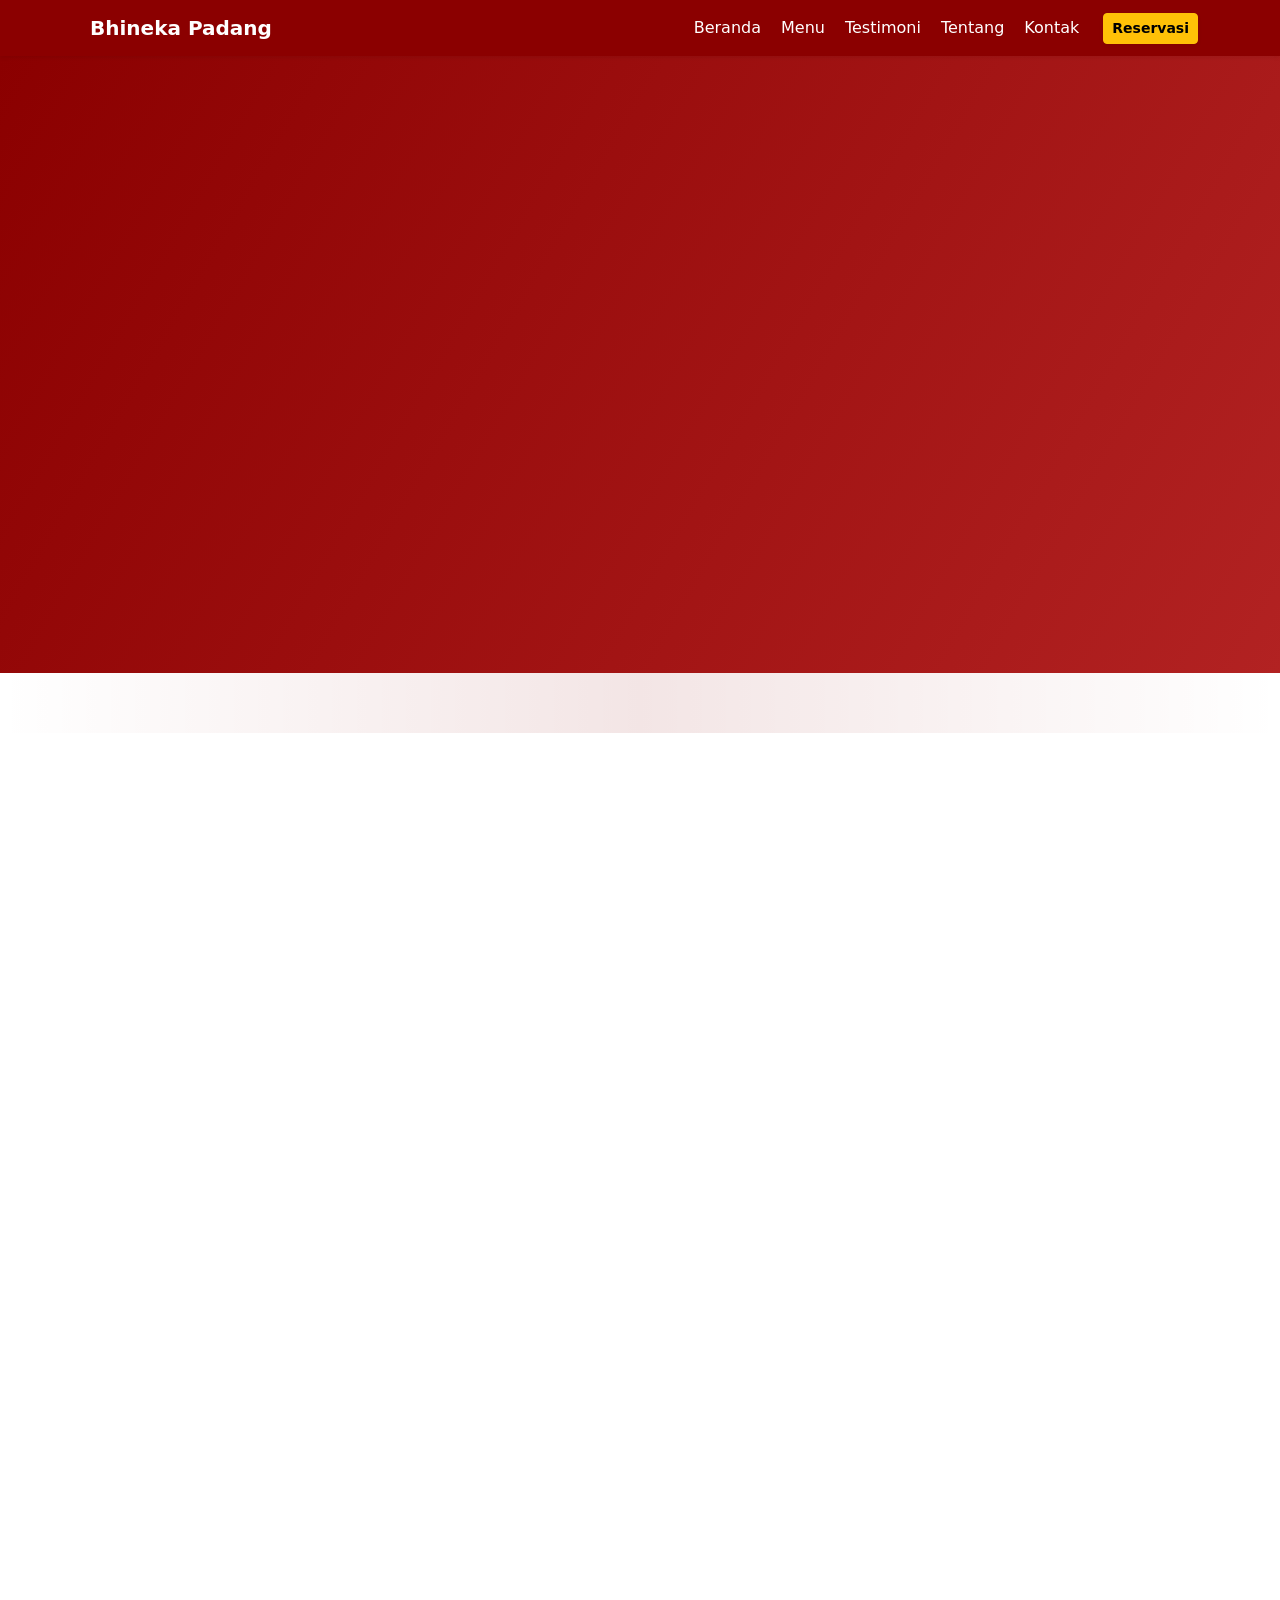
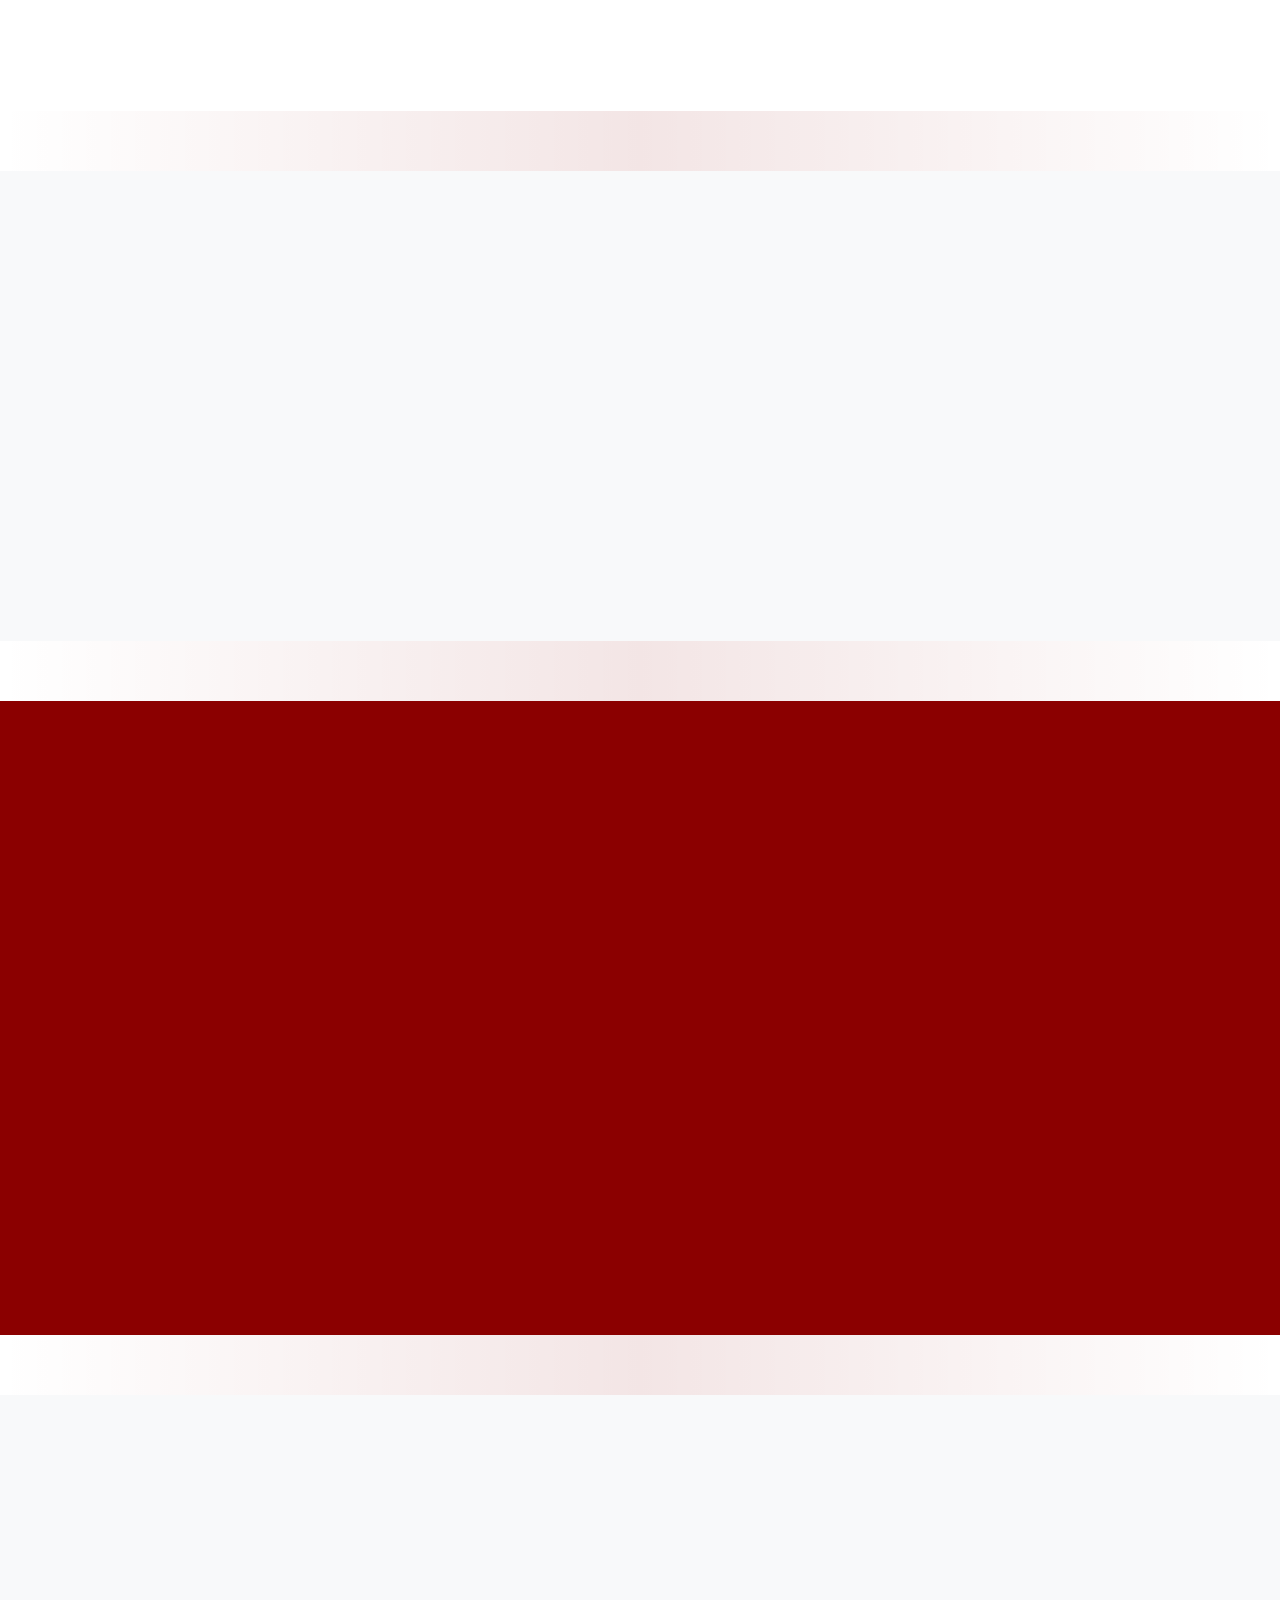
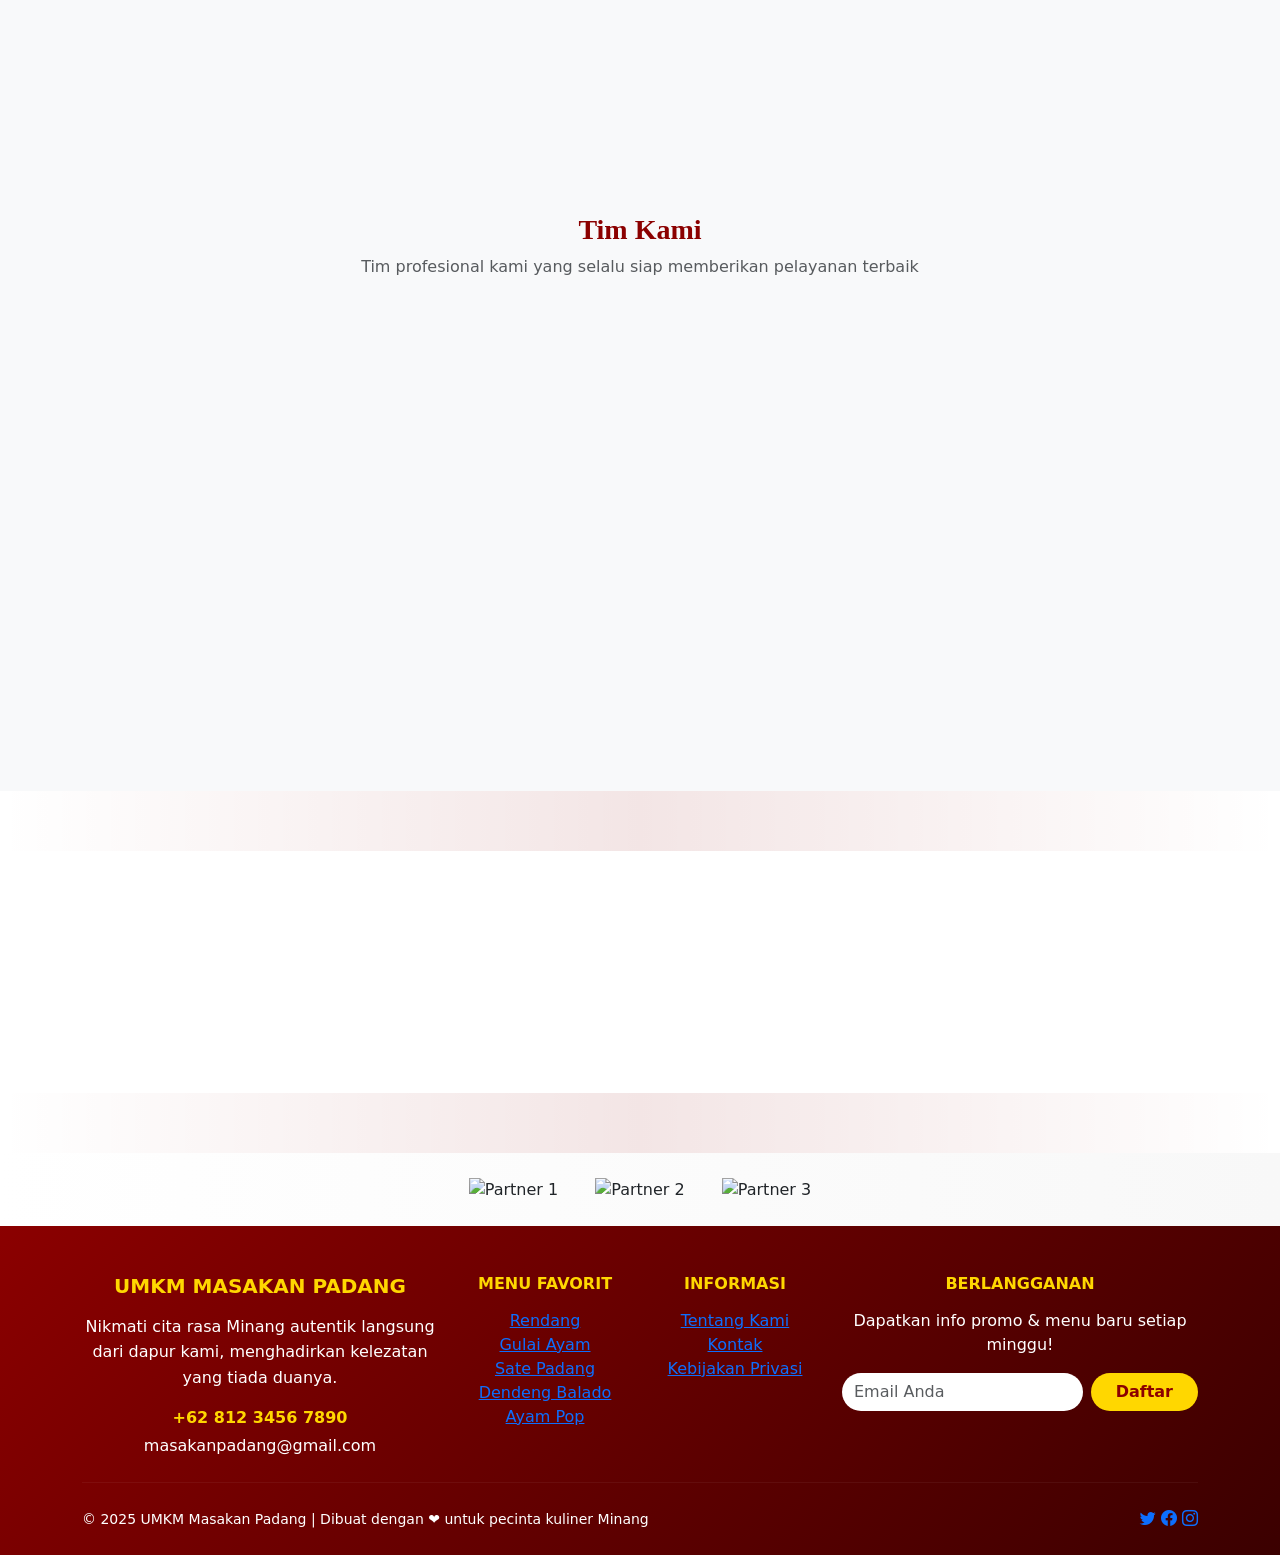
==== blocking3.html @ cd6154ab "upload blocking3" ====
<!DOCTYPE html>
<html lang="id">
  <head>
    <meta charset="UTF-8" />
    <meta name="viewport" content="width=device-width, initial-scale=1.0" />
    <title>Bhineka Padang Restaurant</title>
    <link rel="stylesheet" href="assets/css/style.css">
    <!-- Bootstrap CSS -->
    <link href="https://cdn.jsdelivr.net/npm/bootstrap@5.3.2/dist/css/bootstrap.min.css" rel="stylesheet" />
    <!-- Bootstrap Icons -->
    <link href="https://cdn.jsdelivr.net/npm/bootstrap-icons@1.11.1/font/bootstrap-icons.css" rel="stylesheet">
    <!-- AOS CSS -->
    <link href="https://cdn.jsdelivr.net/npm/aos@2.3.4/dist/aos.css" rel="stylesheet">
</head>
<body>

<!-- Navbar -->
<nav class="navbar navbar-expand-lg navbar-dark shadow-sm sticky-top glass-navbar">
  <div class="container">
    <a class="navbar-brand fw-bold d-flex align-items-center" href="#home">
      <i class="fas fa-utensils me-2"></i> Bhineka Padang
    </a>
    <button class="navbar-toggler" type="button" data-bs-toggle="collapse" data-bs-target="#navbarNav">
      <span class="navbar-toggler-icon"></span>
    </button>
    <div class="collapse navbar-collapse" id="navbarNav">
      <ul class="navbar-nav ms-auto align-items-lg-center">
        <li class="nav-item"><a class="nav-link" href="#home"><i class="fas fa-home me-1"></i> Beranda</a></li>
        <li class="nav-item"><a class="nav-link" href="#menu"><i class="fas fa-utensil-spoon me-1"></i> Menu</a></li>
        <li class="nav-item"><a class="nav-link" href="#testimoni"><i class="fas fa-comment-dots me-1"></i> Testimoni</a></li>
        <li class="nav-item"><a class="nav-link" href="#about"><i class="fas fa-info-circle me-1"></i> Tentang</a></li>
        <li class="nav-item"><a class="nav-link" href="#contact"><i class="fas fa-envelope me-1"></i> Kontak</a></li>
        <li class="nav-item ms-lg-3">
          <a href="#reservation" class="btn btn-warning btn-sm fw-bold shadow-sm">Reservasi</a>
        </li>
      </ul>
    </div>
  </div>
</nav>

<!-- Hero Section -->
<section class="hero text-center" id="home">
  <div class="container">
    <div class="row align-items-center">
      <div class="col-lg-6 text-lg-start" data-aos="fade-up">
        <h1 class="fw-bold display-4">Rasakan Kelezatan Masakan Padang Autentik</h1>
        <p class="lead">Dimasak dengan bumbu rempah pilihan dan resep turun-temurun khas Minang.</p>
        <a href="#menu" class="btn btn-light btn-lg mt-3">Lihat Menu</a>
      </div>
      <div class="col-lg-6 mt-4 mt-lg-0" data-aos="fade-up" data-aos-delay="200">
        <img src="assets/img/menu/menu-hero-section.webp" alt="Masakan Padang Autentik" class="img-fluid rounded" loading="lazy" />
      </div>
    </div>
  </div>
</section>

<div class="divider"></div>

<!-- Menu Section -->
<section class="py-5" id="menu">
  <div class="container text-center">
    <h2 class="section-title mb-3" data-aos="fade-up">Menu Andalan Kami</h2>
    <p class="mb-5 text-muted" data-aos="fade-up" data-aos-delay="150">
      Setiap hidangan dibuat dengan hati dan bumbu terbaik untuk memanjakan lidah Anda.
    </p>
    <div class="row g-4">
      
      <!-- Rendang -->
      <div class="col-md-4" data-aos="zoom-in">
        <div class="card menu-card shadow-lg border-0 rounded-4 overflow-hidden hover-shadow">
          <img src="assets/img/menu/rendang.jpeg" class="card-img-top" alt="Rendang Padang" loading="lazy" />
          <div class="card-body">
            <h5 class="card-title fw-bold">Rendang</h5>
            <p class="card-text text-muted">Daging sapi dimasak lama dengan rempah pilihan, gurih dan lezat.</p>
            <a href="https://wa.me/628123456789?text=Halo%20saya%20ingin%20pesan%20Rendang" target="_blank" class="btn btn-danger w-100">Pesan Sekarang</a>
          </div>
        </div>
      </div>

      <!-- Ayam Pop -->
      <div class="col-md-4" data-aos="zoom-in" data-aos-delay="200">
        <div class="card menu-card shadow-lg border-0 rounded-4 overflow-hidden hover-shadow">
          <img src="assets/img/menu/ayampop.jpg" class="card-img-top" alt="Ayam Pop Padang" loading="lazy" />
          <div class="card-body">
            <h5 class="card-title fw-bold">Ayam Pop</h5>
            <p class="card-text text-muted">Ayam rebus lembut dengan sambal khas yang bikin nagih.</p>
            <a href="https://wa.me/628123456789?text=Halo%20saya%20ingin%20pesan%20Ayam%20Pop" target="_blank" class="btn btn-danger w-100">Pesan Sekarang</a>
          </div>
        </div>
      </div>

      <!-- Ikan Balado -->
      <div class="col-md-4" data-aos="zoom-in" data-aos-delay="400">
        <div class="card menu-card shadow-lg border-0 rounded-4 overflow-hidden hover-shadow">
          <img src="assets/img/menu/ikanbalado.jpg" class="card-img-top" alt="Ikan Balado Padang" loading="lazy" />
          <div class="card-body">
            <h5 class="card-title fw-bold">Ikan Balado</h5>
            <p class="card-text text-muted">Ikan segar dimasak dengan sambal merah pedas nikmat.</p>
            <a href="https://wa.me/628123456789?text=Halo%20saya%20ingin%20pesan%20Ikan%20Balado" target="_blank" class="btn btn-danger w-100">Pesan Sekarang</a>
          </div>
        </div>
      </div>

      <!-- Sate Padang -->
      <div class="col-md-4" data-aos="zoom-in" data-aos-delay="600">
        <div class="card menu-card shadow-lg border-0 rounded-4 overflow-hidden hover-shadow">
          <img src="assets/img/menu/satepadang.webp" class="card-img-top" alt="Sate Padang" loading="lazy" />
          <div class="card-body">
            <h5 class="card-title fw-bold">Sate Padang</h5>
            <p class="card-text text-muted">Sate daging sapi dengan kuah kental gurih berbumbu khas Padang.</p>
            <a href="https://wa.me/628123456789?text=Halo%20saya%20ingin%20pesan%20Sate%20Padang" target="_blank" class="btn btn-danger w-100">Pesan Sekarang</a>
          </div>
        </div>
      </div>

      <!-- Gulai Ayam -->
      <div class="col-md-4" data-aos="zoom-in" data-aos-delay="800">
        <div class="card menu-card shadow-lg border-0 rounded-4 overflow-hidden hover-shadow">
          <img src="assets/img/menu/gulaiayam.jpg" class="card-img-top" alt="Gulai Ayam" loading="lazy" />
          <div class="card-body">
            <h5 class="card-title fw-bold">Gulai Ayam</h5>
            <p class="card-text text-muted">Ayam dimasak dalam kuah santan gurih dengan rempah melimpah.</p>
            <a href="https://wa.me/628123456789?text=Halo%20saya%20ingin%20pesan%20Gulai%20Ayam" target="_blank" class="btn btn-danger w-100">Pesan Sekarang</a>
          </div>
        </div>
      </div>

      <!-- Dendeng Balado -->
      <div class="col-md-4" data-aos="zoom-in" data-aos-delay="1000">
        <div class="card menu-card shadow-lg border-0 rounded-4 overflow-hidden hover-shadow">
          <img src="assets/img/menu/dendengbalado.jpg" class="card-img-top" alt="Dendeng Balado" loading="lazy" />
          <div class="card-body">
            <h5 class="card-title fw-bold">Dendeng Balado</h5>
            <p class="card-text text-muted">Irisan daging tipis garing dengan sambal balado pedas nikmat.</p>
            <a href="https://wa.me/628123456789?text=Halo%20saya%20ingin%20pesan%20Dendeng%20Balado" target="_blank" class="btn btn-danger w-100">Pesan Sekarang</a>
          </div>
        </div>
      </div>

    </div>
  </div>
</section>

<div class="divider"></div>

<!-- Testimoni Section -->
<section class="py-5 bg-light" id="testimoni">
  <div class="container text-center">
    <h2 class="section-title mb-4" data-aos="fade-up">Apa Kata Pelanggan?</h2>

    <div class="row g-4 mt-4">
      <!-- Testimoni 1 -->
      <div class="col-md-4" data-aos="fade-up" data-aos-delay="100">
        <div class="card border-0 shadow-lg p-4 rounded-4 h-100 hover-shadow">
          <div class="bg-secondary text-white rounded-circle d-flex align-items-center justify-content-center mx-auto mb-3" style="width:100px; height:100px; font-size:50px;">
            <i class="bi bi-person-fill"></i>
          </div>
          <p class="fst-italic">"Rasanya autentik banget, bikin kangen kampung halaman."</p>
          <div class="text-warning mb-2">
            ⭐⭐⭐⭐⭐
          </div>
          <h6 class="fw-bold">Andi</h6>
        </div>
      </div>

      <!-- Testimoni 2 -->
      <div class="col-md-4" data-aos="fade-up" data-aos-delay="200">
        <div class="card border-0 shadow-lg p-4 rounded-4 h-100 hover-shadow">
          <div class="bg-secondary text-white rounded-circle d-flex align-items-center justify-content-center mx-auto mb-3" style="width:100px; height:100px; font-size:50px;">
            <i class="bi bi-person-fill"></i>
          </div>
          <p class="fst-italic">"Rendangnya juara! Empuk dan bumbunya meresap sempurna."</p>
          <div class="text-warning mb-2">
            ⭐⭐⭐⭐⭐
          </div>
          <h6 class="fw-bold">Siti</h6>
        </div>
      </div>

      <!-- Testimoni 3 -->
      <div class="col-md-4" data-aos="fade-up" data-aos-delay="300">
        <div class="card border-0 shadow-lg p-4 rounded-4 h-100 hover-shadow">
          <div class="bg-secondary text-white rounded-circle d-flex align-items-center justify-content-center mx-auto mb-3" style="width:100px; height:100px; font-size:50px;">
            <i class="bi bi-person-fill"></i>
          </div>
          <p class="fst-italic">"Pelayanan cepat, harga terjangkau, rasa bintang lima."</p>
          <div class="text-warning mb-2">
            ⭐⭐⭐⭐⭐
          </div>
          <h6 class="fw-bold">Budi</h6>
        </div>
      </div>
    </div>
  </div>
</section>

<div class="divider"></div>

<!-- Statistik & Kepuasan Pelanggan Elegan -->
<section class="py-5" style="background-color:#8B0000; color:white;" id="statistik">
  <div class="container text-center">

    <!-- Testimoni Elegan -->
    <div data-aos="fade-up" class="mb-5">
      <i class="bi bi-quote display-1 text-warning"></i>
      <p class="fs-4 fst-italic mt-3" style="max-width:700px; margin:auto;">
        "Rasa masakan Minang yang autentik tidak hanya memanjakan lidah, 
        tapi juga membawa pulang kenangan kampung halaman di setiap suapan."
      </p>
      <div class="d-flex align-items-center justify-content-center mt-4">
        <img src="assets/img/siswa.png" 
             alt="Foto Pelanggan" 
             class="rounded-circle me-3 border border-3 border-warning shadow" 
             width="70" height="70">
        <div class="text-start">
          <h5 class="mb-0 fw-bold">Rafael Abimanyu</h5>
          <small class="text-light opacity-75">Pelanggan Sejak 2010</small>
        </div>
      </div>
    </div>

    <!-- Statistik Elegan -->
    <div class="row g-4 mt-5">
      <div class="col-md-3" data-aos="fade-up" data-aos-delay="100">
        <div class="stat-box p-4 bg-white text-dark rounded-4 shadow-lg h-100">
          <h2 class="fw-bold display-6">1+</h2>
          <p class="mb-0 text-muted">Porsi Rendang Terjual</p>
        </div>
      </div>
      <div class="col-md-3" data-aos="fade-up" data-aos-delay="200">
        <div class="stat-box p-4 rounded-4 shadow-lg h-100" 
             style="background-color:#8B0000; color:white; border:2px solid white;">
          <h2 class="fw-bold display-6">0,5+</h2>
          <p class="mb-0">Pelanggan Setia Bulanan</p>
        </div>
      </div>
      <div class="col-md-3" data-aos="fade-up" data-aos-delay="300">
        <div class="stat-box p-4 bg-white text-dark rounded-4 shadow-lg h-100">
          <h2 class="fw-bold display-6">2+</h2>
          <p class="mb-0 text-muted">Acara Catering Berhasil</p>
        </div>
      </div>
      <div class="col-md-3" data-aos="fade-up" data-aos-delay="400">
        <div class="stat-box p-4 bg-white text-dark rounded-4 shadow-lg h-100">
          <h2 class="fw-bold display-6">-10%</h2>
          <p class="mb-0 text-muted">Tingkat Kepuasan Pelanggan</p>
        </div>
      </div>
    </div>

  </div>
</section>

<div class="divider"></div>

<!-- About Section (gabungan dengan Team) -->
<section class="py-5 bg-light" id="about">
  <div class="container">
    <div class="row align-items-center g-5">
      <!-- Gambar Chef -->
      <div class="col-lg-6 text-center" data-aos="fade-up">
        <div class="chef-img-wrapper">
          <img src="assets/img/about/restoran.png" 
               alt="Chef Masakan Padang" 
               class="img-fluid rounded shadow-lg" loading="lazy" />
        </div>
      </div>

      <!-- Tentang Kami -->
      <div class="col-lg-6" data-aos="fade-up" data-aos-delay="200">
        <h2 class="section-title fw-bold mb-3" style="color: #8b0000;">Tentang Kami</h2>
        <p class="fs-5">
          Kami adalah UMKM Masakan Padang yang telah melayani pelanggan sejak 2005. 
          Mengutamakan cita rasa, kualitas bahan, dan pelayanan terbaik untuk semua pelanggan.
        </p>
        <p class="fs-5 mb-4">
          Semua masakan kami dibuat dengan resep turun-temurun dan bahan segar pilihan.
        </p>
        <a href="#menu" class="btn btn-lg text-white" style="background-color: #8b0000;">Lihat Menu</a>
      </div>
    </div>

    <!-- Tim Kami -->
    <div class="text-center my-5">
      <h3 class="fw-bold" style="font-family: 'Playfair Display', serif; color: #8b0000;">Tim Kami</h3>
      <p class="text-muted">Tim profesional kami yang selalu siap memberikan pelayanan terbaik</p>
    </div>

    <div class="row g-4">
  <!-- Head Chef -->
  <div class="col-6 col-md-4 col-lg-3" data-aos="fade-up">
    <div class="team-card text-center p-4 border-0 rounded shadow-lg">
      <div class="profile-icon fs-1 mb-3" style="color: #8b0000;">
        <i class="bi bi-person"></i>
      </div>
      <h5 class="fw-semibold">Budi Santoso</h5>
      <p class="text-muted">Head Chef</p>
    </div>
  </div>

  <!-- Sous Chef -->
  <div class="col-6 col-md-4 col-lg-3" data-aos="fade-up" data-aos-delay="100">
    <div class="team-card text-center p-4 border-0 rounded shadow-lg">
      <div class="profile-icon fs-1 mb-3" style="color: #8b0000;">
        <i class="bi bi-person"></i>
      </div>
      <h5 class="fw-semibold">Siti Aminah</h5>
      <p class="text-muted">Sous Chef</p>
    </div>
  </div>

  <!-- Manager -->
  <div class="col-6 col-md-4 col-lg-3" data-aos="fade-up" data-aos-delay="200">
    <div class="team-card text-center p-4 border-0 rounded shadow-lg">
      <div class="profile-icon fs-1 mb-3" style="color: #8b0000;">
        <i class="bi bi-person"></i>
      </div>
      <h5 class="fw-semibold">Agus Wijaya</h5>
      <p class="text-muted">Manager</p>
    </div>
  </div>

  <!-- Marketing -->
  <div class="col-6 col-md-4 col-lg-3" data-aos="fade-up" data-aos-delay="300">
    <div class="team-card text-center p-4 border-0 rounded shadow-lg">
      <div class="profile-icon fs-1 mb-3" style="color: #8b0000;">
        <i class="bi bi-person"></i>
      </div>
      <h5 class="fw-semibold">Dewi Kartika</h5>
      <p class="text-muted">Marketing</p>
    </div>
  </div>

  <!-- Waiter -->
  <div class="col-6 col-md-4 col-lg-3" data-aos="fade-up">
    <div class="team-card text-center p-4 border-0 rounded shadow-lg">
      <div class="profile-icon fs-1 mb-3" style="color: #8b0000;">
        <i class="bi bi-person"></i>
      </div>
      <h5 class="fw-semibold">Rudi Hartono</h5>
      <p class="text-muted">Waiter</p>
    </div>
  </div>

  <!-- Cashier -->
  <div class="col-6 col-md-4 col-lg-3" data-aos="fade-up" data-aos-delay="100">
    <div class="team-card text-center p-4 border-0 rounded shadow-lg">
      <div class="profile-icon fs-1 mb-3" style="color: #8b0000;">
        <i class="bi bi-person"></i>
      </div>
      <h5 class="fw-semibold">Lisa Anggraini</h5>
      <p class="text-muted">Cashier</p>
    </div>
  </div>

  <!-- Delivery -->
  <div class="col-6 col-md-4 col-lg-3" data-aos="fade-up" data-aos-delay="200">
    <div class="team-card text-center p-4 border-0 rounded shadow-lg">
      <div class="profile-icon fs-1 mb-3" style="color: #8b0000;">
        <i class="bi bi-person"></i>
      </div>
      <h5 class="fw-semibold">Hendra Saputra</h5>
      <p class="text-muted">Delivery</p>
    </div>
  </div>

  <!-- Customer Service -->
  <div class="col-6 col-md-4 col-lg-3" data-aos="fade-up" data-aos-delay="300">
    <div class="team-card text-center p-4 border-0 rounded shadow-lg">
      <div class="profile-icon fs-1 mb-3" style="color: #8b0000;">
        <i class="bi bi-person"></i>
      </div>
      <h5 class="fw-semibold">Maya Putri</h5>
      <p class="text-muted">Customer Service</p>
    </div>
  </div>
</div>

  </div>
</section>


<div class="divider"></div>

<!-- Contact Section -->
<section class="py-5" id="contact">
  <div class="container text-center">
    <h2 class="section-title" data-aos="fade-up">Hubungi Kami</h2>
    <p data-aos="fade-up" data-aos-delay="200">Pesan atau tanya-tanya seputar menu kami</p>
    <a href="https://wa.me/628123456789" class="btn btn-success btn-lg" target="_blank" data-aos="zoom-in">
      <i class="bi bi-whatsapp"></i> Chat via WhatsApp
    </a>
  </div>
</section>

<div class="divider"></div>


<!-- Partner Logos Section -->
<section class="py-4" style="background:linear-gradient(to right,#ffffff,#f8f8f8);">
  <div class="container">
    <div id="partnerCarousel" class="carousel slide" data-bs-ride="carousel">
      <div class="carousel-inner text-center">
        <div class="carousel-item active">
          <img src="assets/img/logo/payakumbuah.png" class="mx-3" style="max-height:80px;" alt="Partner 1">
          <img src="assets/img/logo/sederhana.png" class="mx-3" style="max-height:80px;" alt="Partner 2">
          <img src="assets/img/logo/pagisore.png" class="mx-3" style="max-height:80px;" alt="Partner 3">
        </div>
        <div class="carousel-item">
          <img src="assets/img/logo/gadangbarubah.jpg" class="mx-3" style="max-height:80px;" alt="Partner 4">
          <img src="assets/img/logo/simpangraya.png" class="mx-3" style="max-height:80px;" alt="Partner 5">
          <img src="assets/img/logo/payakumbuah.png" class="mx-3" style="max-height:80px;" alt="Partner 1">
        </div>
      </div>
    </div>
  </div>
</section>

<!-- Footer Modern -->
<footer class="text-white pt-5 pb-4" style="background:linear-gradient(135deg,#8b0000,#3b0000);">
  <div class="container">
    <div class="row gy-4">
      <!-- About -->
      <div class="col-lg-4 col-md-6">
        <h5 class="fw-bold text-uppercase mb-3" style="color:#FFD700;">UMKM Masakan Padang</h5>
        <p class="mb-3" style="line-height:1.6;">
          Nikmati cita rasa Minang autentik langsung dari dapur kami, menghadirkan kelezatan yang tiada duanya.
        </p>
        <p class="fs-6 fw-bold mb-1" style="color:#FFD700;">+62 812 3456 7890</p>
        <p class="mb-0">masakanpadang@gmail.com</p>
      </div>

      <!-- Links -->
      <div class="col-lg-4 col-md-6">
        <div class="row">
          <div class="col-6">
            <h6 class="fw-bold text-uppercase mb-3" style="color:#FFD700;">Menu Favorit</h6>
            <ul class="list-unstyled m-0">
              <li><a href="#" class="footer-link">Rendang</a></li>
              <li><a href="#" class="footer-link">Gulai Ayam</a></li>
              <li><a href="#" class="footer-link">Sate Padang</a></li>
              <li><a href="#" class="footer-link">Dendeng Balado</a></li>
              <li><a href="#" class="footer-link">Ayam Pop</a></li>
            </ul>
          </div>
          <div class="col-6">
            <h6 class="fw-bold text-uppercase mb-3" style="color:#FFD700;">Informasi</h6>
            <ul class="list-unstyled m-0">
              <li><a href="#" class="footer-link">Tentang Kami</a></li>
              <li><a href="#" class="footer-link">Kontak</a></li>
              <li><a href="#" class="footer-link">Kebijakan Privasi</a></li>
            </ul>
          </div>
        </div>
      </div>

      <!-- Newsletter -->
      <div class="col-lg-4">
        <h6 class="fw-bold text-uppercase mb-3" style="color:#FFD700;">Berlangganan</h6>
        <p class="mb-3">Dapatkan info promo & menu baru setiap minggu!</p>
        <form class="d-flex">
          <input type="email" class="form-control me-2 rounded-pill border-0" placeholder="Email Anda" />
          <button class="btn rounded-pill px-4 fw-bold" style="background-color:#FFD700; color:#8b0000;">Daftar</button>
        </form>
      </div>
    </div>

    <hr class="my-4" style="border-color:rgba(255,255,255,0.2);" />

    <div class="d-flex flex-wrap justify-content-between align-items-center">
      <p class="mb-0 small">&copy; 2025 UMKM Masakan Padang | Dibuat dengan ❤️ untuk pecinta kuliner Minang</p>
      <div>
        <a href="#" class="social-icon"><i class="bi bi-twitter"></i></a>
        <a href="#" class="social-icon"><i class="bi bi-facebook"></i></a>
        <a href="#" class="social-icon"><i class="bi bi-instagram"></i></a>
      </div>
    </div>
  </div>
</footer>


<!-- Floating WhatsApp Icon -->
<a href="https://wa.me/628123456789" 
   class="wa-floating" 
   target="_blank" 
   aria-label="WhatsApp Chat" 
   id="waButton">
  <i class="bi bi-whatsapp"></i>
</a>

<!-- Script -->
<script src="https://cdn.jsdelivr.net/npm/bootstrap@5.3.2/dist/js/bootstrap.bundle.min.js"></script>
<script src="https://cdn.jsdelivr.net/npm/aos@2.3.4/dist/aos.js"></script>
<script>
document.addEventListener('DOMContentLoaded', function () {
  var partnerCarousel = document.querySelector('#partnerCarousel');
  new bootstrap.Carousel(partnerCarousel, {
    interval: 2000, // 3 detik
    ride: 'carousel'
  });
});
</script>

<script src="assets/js/script.js"></script>
</body>
</html>
---- assets/css/style.css ----
html, body {
      overflow-x: hidden;
      scroll-behavior: smooth;
    }

    body {
      font-family: "Segoe UI", Tahoma, Geneva, Verdana, sans-serif;
      background-color: #fafafa;
    }

    /* Navbar */
    .navbar {
      background-color: #8b0000;
    }
    .navbar-brand, .nav-link {
      color: #fff !important;
      font-weight: 500;
    }
    .navbar-nav .nav-link:hover {
      color: #ffd700 !important;
    }

    /* Hero */
    .hero {
      padding: 100px 0;
      background: linear-gradient(120deg, #8b0000, #b22222);
      color: white;
    }
    .hero img {
      animation: float 4s ease-in-out infinite;
    }
    @keyframes float {
      0% { transform: translateY(0); }
      50% { transform: translateY(-15px); }
      100% { transform: translateY(0); }
    }

    /* Section Title */
    .section-title {
      font-weight: 700;
      margin-bottom: 20px;
    }

    /* Menu Card */
    .menu-card {
      transition: transform 0.3s ease, box-shadow 0.3s ease;
    }
    .menu-card:hover {
      transform: translateY(-10px);
      box-shadow: 0 10px 20px rgba(0,0,0,0.2);
    }
    .menu-card img {
      border-radius: 10px;
      object-fit: cover;
      height: 200px;
    }

    /* Testimoni */
    .card p {
      font-style: italic;
    }

    .hover-shadow:hover {
    transform: translateY(-5px);
    transition: 0.3s ease-in-out;
    box-shadow: 0 8px 20px rgba(0,0,0,0.2) !important;
    }

    /* Footer */
    footer {
      background-color: #8b0000;
      color: white;
      padding: 20px 0;
      text-align: center;
    }

    /* Section Divider */
    .divider {
      height: 60px;
      background: linear-gradient(to right, transparent, rgba(139, 0, 0, 0.1), transparent);
    }

    /* Floating WhatsApp Button */
    .wa-floating {
  position: fixed;
  bottom: 20px;
  right: 20px;
  background-color: #25d366;
  color: white;
  font-size: 28px;
  width: 55px;
  height: 55px;
  border-radius: 50%;
  display: flex;
  align-items: center;
  justify-content: center;
  box-shadow: 0 4px 12px rgba(0,0,0,0.2);
  text-decoration: none;
  z-index: 9999;
  opacity: 0;
  transform: translateY(20px);
  transition: all 0.3s ease;
}

/* Hover effect */
.wa-floating:hover {
  background-color: #20b858;
  transform: scale(1.05);
}

/* Tampilkan tombol */
.wa-floating.show {
  opacity: 1;
  transform: translateY(0);
}

/* Responsif */
@media (max-width: 576px) {
  .wa-floating {
    width: 48px;
    height: 48px;
    font-size: 24px;
    bottom: 15px;
    right: 15px;
  }
}

.stat-box {
    transition: all 0.3s ease;
  }
  .stat-box:hover {
    transform: translateY(-8px);
    box-shadow: 0 10px 25px rgba(0,0,0,0.2);
  }
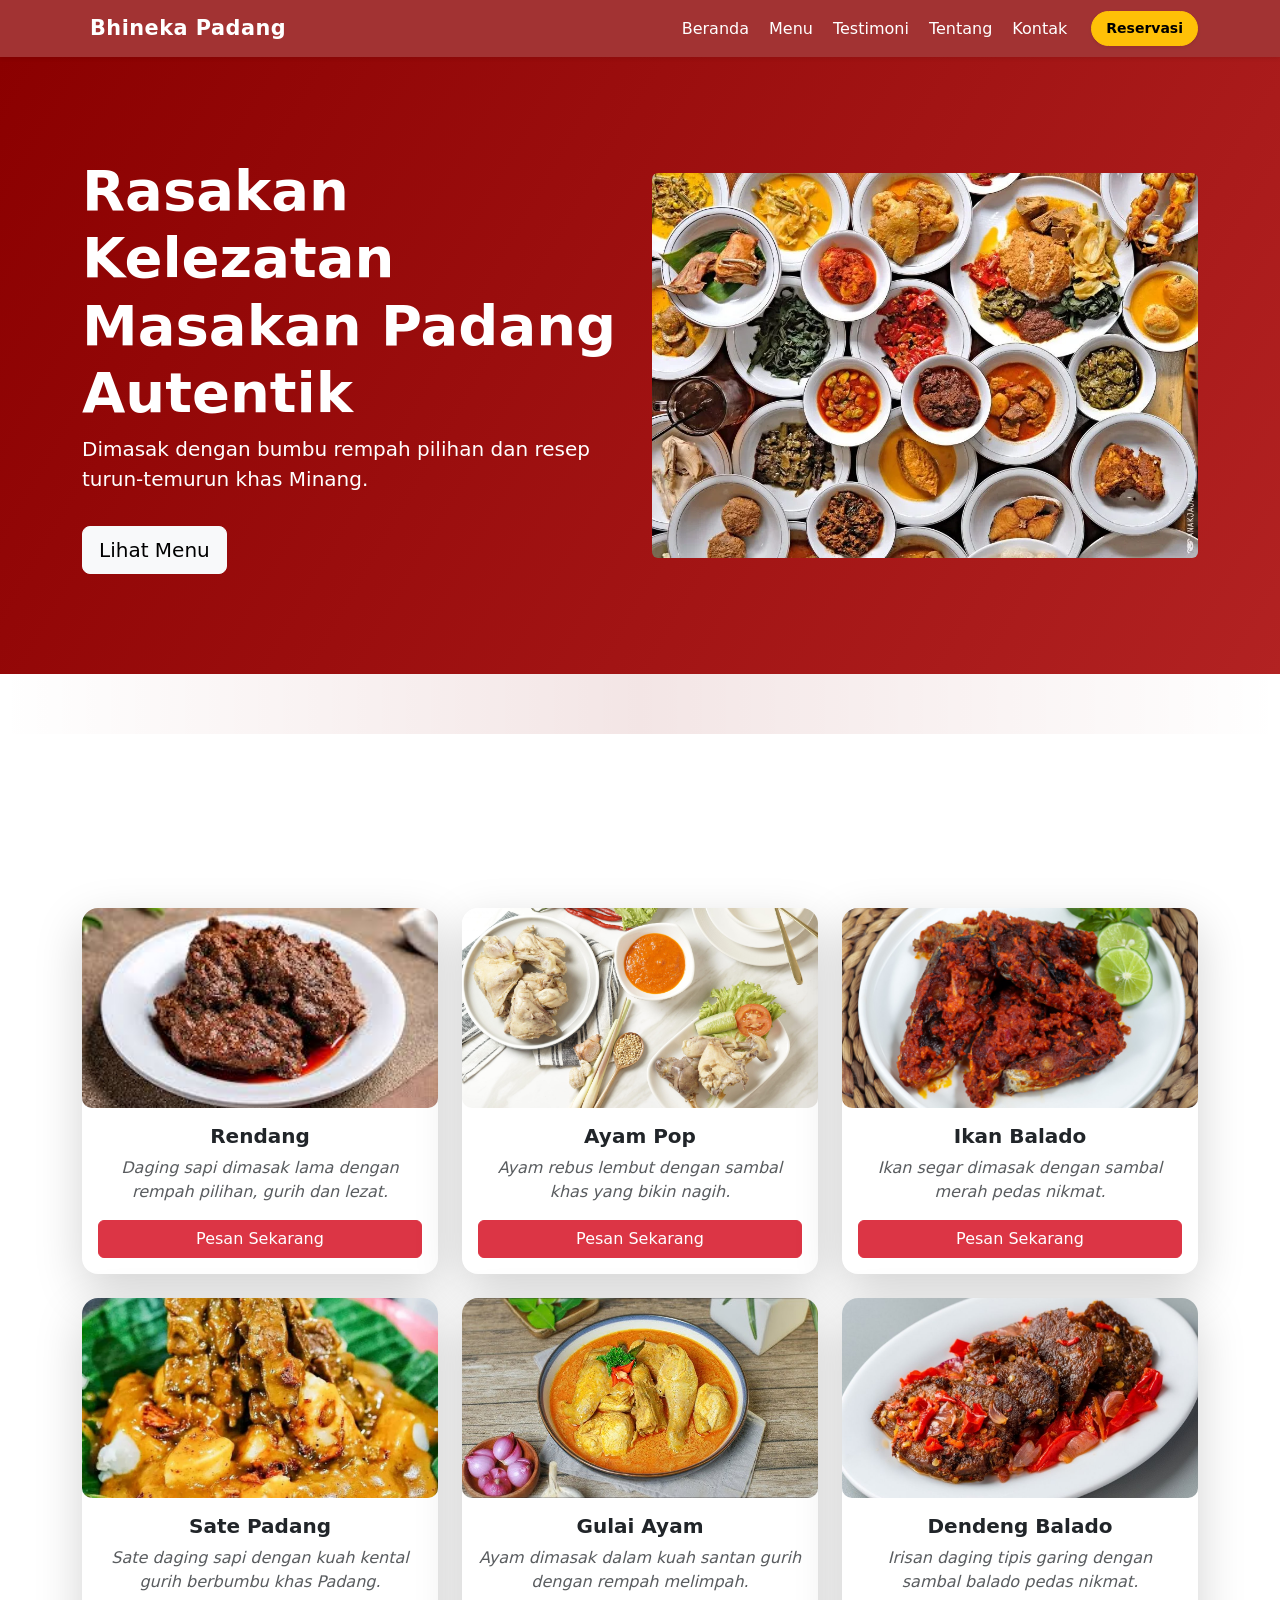
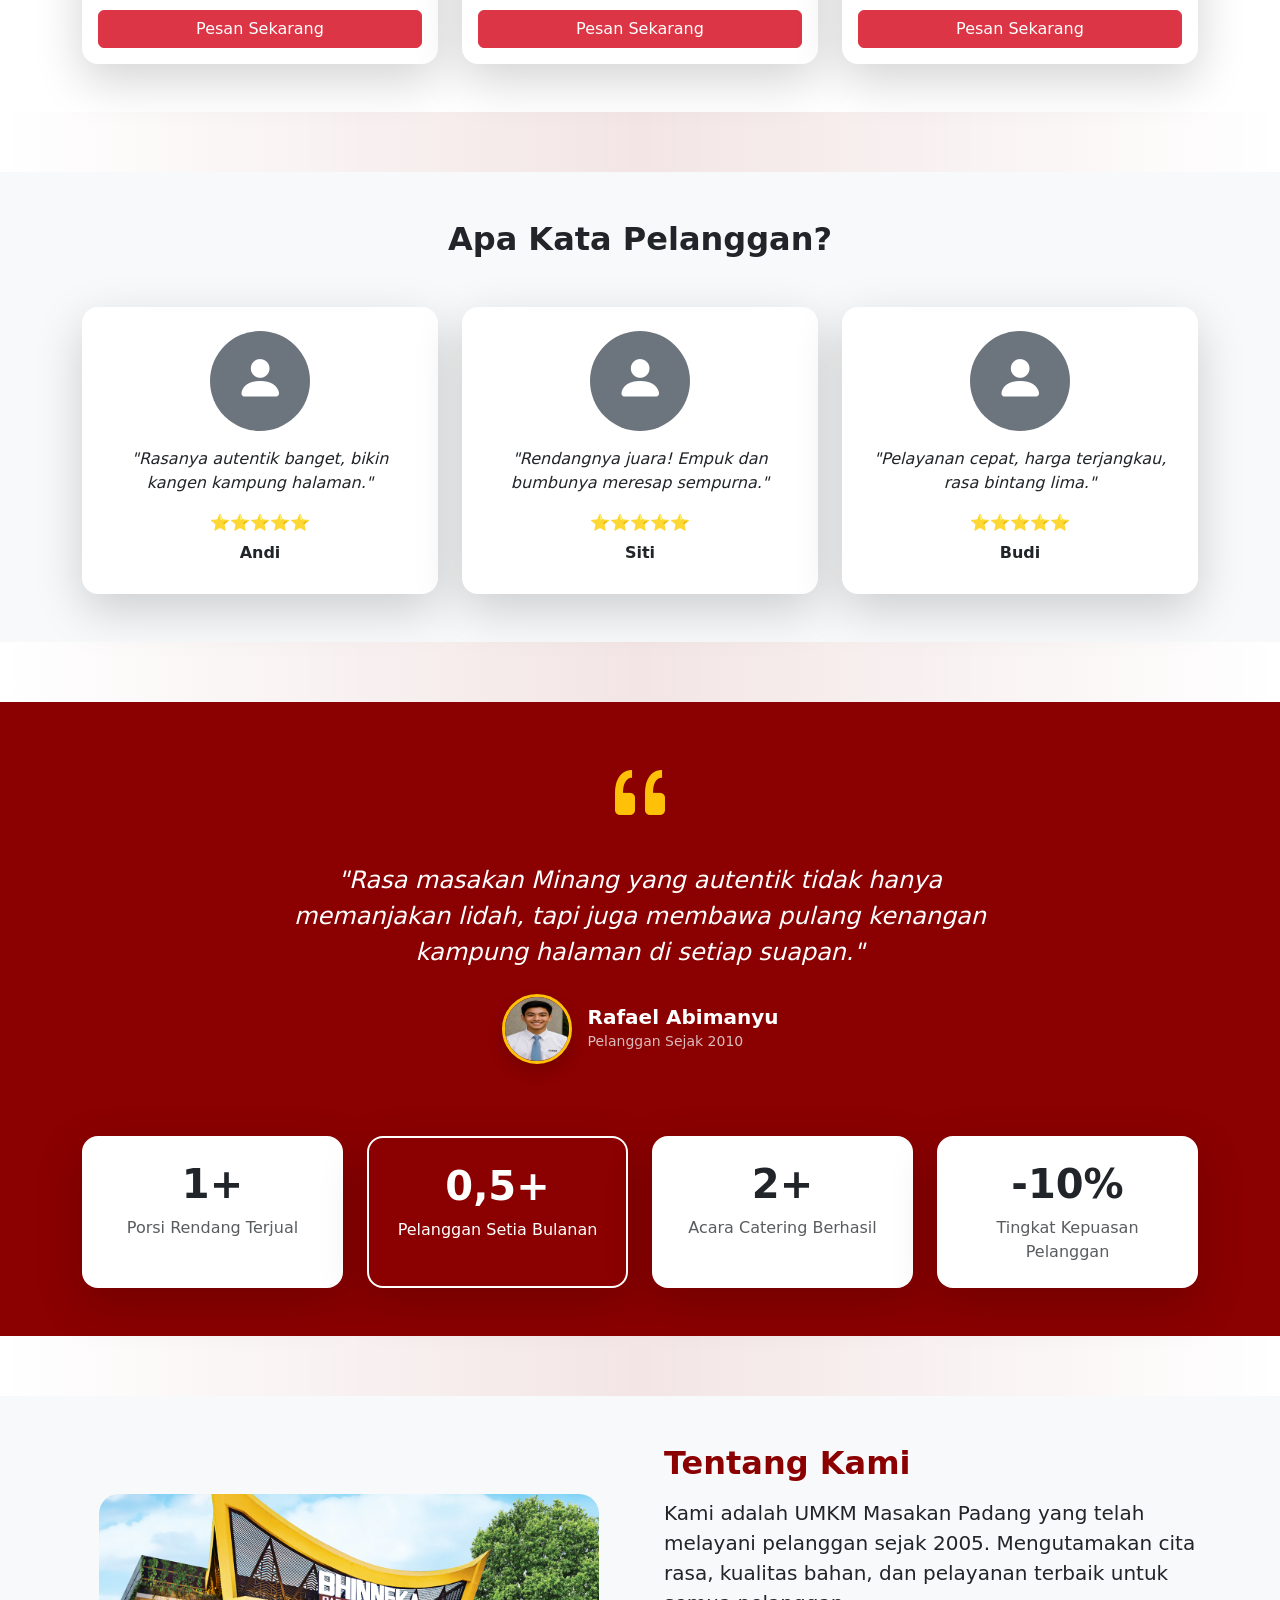
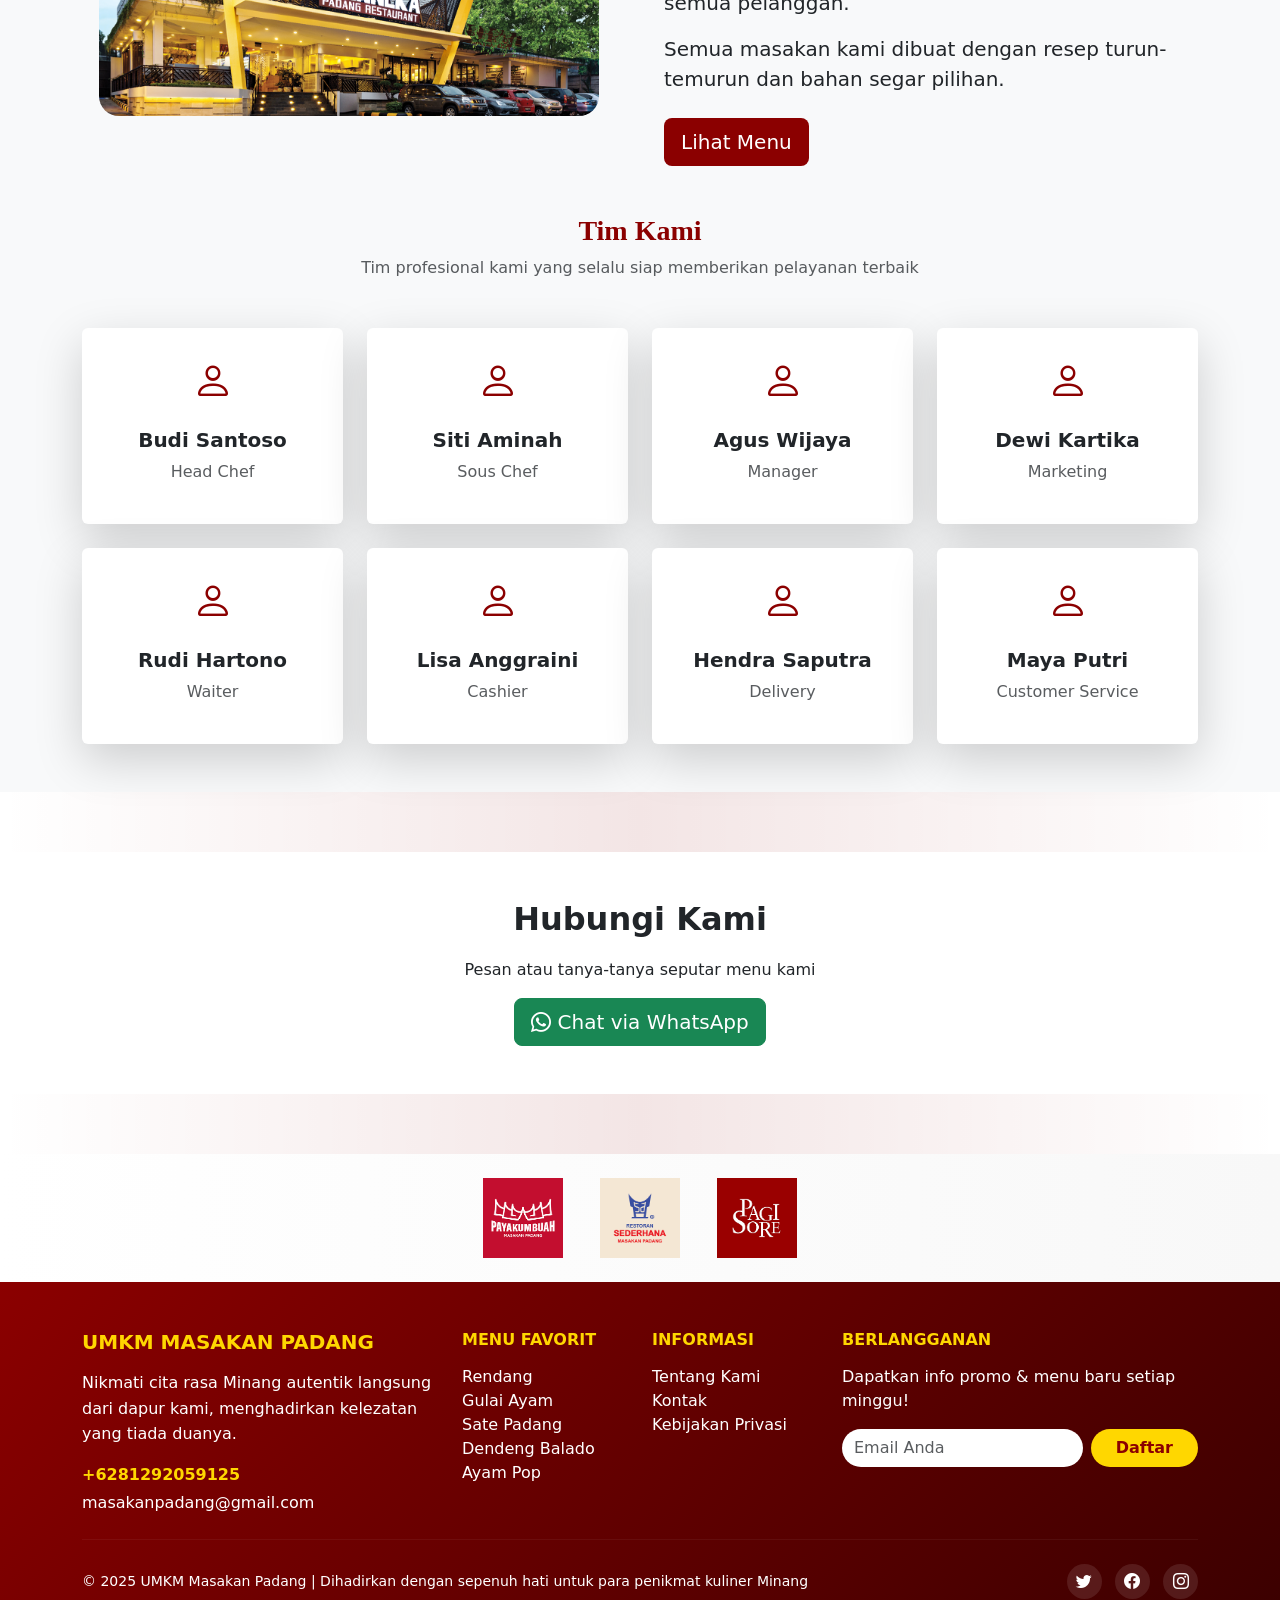
==== commit 0620837f: "Update blocking3.html" ====
--- a/blocking3.html
+++ b/blocking3.html
@@ -72,7 +72,7 @@
           <div class="card-body">
             <h5 class="card-title fw-bold">Rendang</h5>
             <p class="card-text text-muted">Daging sapi dimasak lama dengan rempah pilihan, gurih dan lezat.</p>
-            <a href="https://wa.me/628123456789?text=Halo%20saya%20ingin%20pesan%20Rendang" target="_blank" class="btn btn-danger w-100">Pesan Sekarang</a>
+            <a href="https://wa.me/6281292059125?text=Halo%20saya%20ingin%20pesan%20Rendang" target="_blank" class="btn btn-danger w-100">Pesan Sekarang</a>
           </div>
         </div>
       </div>
@@ -84,7 +84,7 @@
           <div class="card-body">
             <h5 class="card-title fw-bold">Ayam Pop</h5>
             <p class="card-text text-muted">Ayam rebus lembut dengan sambal khas yang bikin nagih.</p>
-            <a href="https://wa.me/628123456789?text=Halo%20saya%20ingin%20pesan%20Ayam%20Pop" target="_blank" class="btn btn-danger w-100">Pesan Sekarang</a>
+            <a href="https://wa.me/6281292059125?text=Halo%20saya%20ingin%20pesan%20Ayam%20Pop" target="_blank" class="btn btn-danger w-100">Pesan Sekarang</a>
           </div>
         </div>
       </div>
@@ -96,7 +96,7 @@
           <div class="card-body">
             <h5 class="card-title fw-bold">Ikan Balado</h5>
             <p class="card-text text-muted">Ikan segar dimasak dengan sambal merah pedas nikmat.</p>
-            <a href="https://wa.me/628123456789?text=Halo%20saya%20ingin%20pesan%20Ikan%20Balado" target="_blank" class="btn btn-danger w-100">Pesan Sekarang</a>
+            <a href="https://wa.me/6281292059125?text=Halo%20saya%20ingin%20pesan%20Ikan%20Balado" target="_blank" class="btn btn-danger w-100">Pesan Sekarang</a>
           </div>
         </div>
       </div>
@@ -108,7 +108,7 @@
           <div class="card-body">
             <h5 class="card-title fw-bold">Sate Padang</h5>
             <p class="card-text text-muted">Sate daging sapi dengan kuah kental gurih berbumbu khas Padang.</p>
-            <a href="https://wa.me/628123456789?text=Halo%20saya%20ingin%20pesan%20Sate%20Padang" target="_blank" class="btn btn-danger w-100">Pesan Sekarang</a>
+            <a href="https://wa.me/6281292059125?text=Halo%20saya%20ingin%20pesan%20Sate%20Padang" target="_blank" class="btn btn-danger w-100">Pesan Sekarang</a>
           </div>
         </div>
       </div>
@@ -120,7 +120,7 @@
           <div class="card-body">
             <h5 class="card-title fw-bold">Gulai Ayam</h5>
             <p class="card-text text-muted">Ayam dimasak dalam kuah santan gurih dengan rempah melimpah.</p>
-            <a href="https://wa.me/628123456789?text=Halo%20saya%20ingin%20pesan%20Gulai%20Ayam" target="_blank" class="btn btn-danger w-100">Pesan Sekarang</a>
+            <a href="https://wa.me/6281292059125?text=Halo%20saya%20ingin%20pesan%20Gulai%20Ayam" target="_blank" class="btn btn-danger w-100">Pesan Sekarang</a>
           </div>
         </div>
       </div>
@@ -132,7 +132,7 @@
           <div class="card-body">
             <h5 class="card-title fw-bold">Dendeng Balado</h5>
             <p class="card-text text-muted">Irisan daging tipis garing dengan sambal balado pedas nikmat.</p>
-            <a href="https://wa.me/628123456789?text=Halo%20saya%20ingin%20pesan%20Dendeng%20Balado" target="_blank" class="btn btn-danger w-100">Pesan Sekarang</a>
+            <a href="https://wa.me/6281292059125?text=Halo%20saya%20ingin%20pesan%20Dendeng%20Balado" target="_blank" class="btn btn-danger w-100">Pesan Sekarang</a>
           </div>
         </div>
       </div>
@@ -387,7 +387,7 @@
   <div class="container text-center">
     <h2 class="section-title" data-aos="fade-up">Hubungi Kami</h2>
     <p data-aos="fade-up" data-aos-delay="200">Pesan atau tanya-tanya seputar menu kami</p>
-    <a href="https://wa.me/628123456789" class="btn btn-success btn-lg" target="_blank" data-aos="zoom-in">
+    <a href="https://wa.me/6281292059125" class="btn btn-success btn-lg" target="_blank" data-aos="zoom-in">
       <i class="bi bi-whatsapp"></i> Chat via WhatsApp
     </a>
   </div>
@@ -426,7 +426,7 @@
         <p class="mb-3" style="line-height:1.6;">
           Nikmati cita rasa Minang autentik langsung dari dapur kami, menghadirkan kelezatan yang tiada duanya.
         </p>
-        <p class="fs-6 fw-bold mb-1" style="color:#FFD700;">+62 812 3456 7890</p>
+        <p class="fs-6 fw-bold mb-1" style="color:#FFD700;">+6281292059125</p>
         <p class="mb-0">masakanpadang@gmail.com</p>
       </div>
 
@@ -468,7 +468,7 @@
     <hr class="my-4" style="border-color:rgba(255,255,255,0.2);" />
 
     <div class="d-flex flex-wrap justify-content-between align-items-center">
-      <p class="mb-0 small">&copy; 2025 UMKM Masakan Padang | Dibuat dengan ❤️ untuk pecinta kuliner Minang</p>
+      <p class="mb-0 small">&copy; 2025 UMKM Masakan Padang | Dihadirkan dengan sepenuh hati untuk para penikmat kuliner Minang</p>
       <div>
         <a href="#" class="social-icon"><i class="bi bi-twitter"></i></a>
         <a href="#" class="social-icon"><i class="bi bi-facebook"></i></a>
@@ -480,7 +480,7 @@
 
 
 <!-- Floating WhatsApp Icon -->
-<a href="https://wa.me/628123456789" 
+<a href="https://wa.me/6281292059125" 
    class="wa-floating" 
    target="_blank" 
    aria-label="WhatsApp Chat" 
@@ -503,4 +503,4 @@
 
 <script src="assets/js/script.js"></script>
 </body>
-</html>+</html>
--- a/assets/css/style.css
+++ b/assets/css/style.css
@@ -1,87 +1,225 @@
+/* =========================
+   Global Styles
+========================= */
 html, body {
-      overflow-x: hidden;
-      scroll-behavior: smooth;
-    }
-
-    body {
-      font-family: "Segoe UI", Tahoma, Geneva, Verdana, sans-serif;
-      background-color: #fafafa;
-    }
-
-    /* Navbar */
-    .navbar {
-      background-color: #8b0000;
-    }
-    .navbar-brand, .nav-link {
-      color: #fff !important;
-      font-weight: 500;
-    }
-    .navbar-nav .nav-link:hover {
-      color: #ffd700 !important;
-    }
-
-    /* Hero */
-    .hero {
-      padding: 100px 0;
-      background: linear-gradient(120deg, #8b0000, #b22222);
-      color: white;
-    }
-    .hero img {
-      animation: float 4s ease-in-out infinite;
-    }
-    @keyframes float {
-      0% { transform: translateY(0); }
-      50% { transform: translateY(-15px); }
-      100% { transform: translateY(0); }
-    }
-
-    /* Section Title */
-    .section-title {
-      font-weight: 700;
-      margin-bottom: 20px;
-    }
-
-    /* Menu Card */
-    .menu-card {
-      transition: transform 0.3s ease, box-shadow 0.3s ease;
-    }
-    .menu-card:hover {
-      transform: translateY(-10px);
-      box-shadow: 0 10px 20px rgba(0,0,0,0.2);
-    }
-    .menu-card img {
-      border-radius: 10px;
-      object-fit: cover;
-      height: 200px;
-    }
-
-    /* Testimoni */
-    .card p {
-      font-style: italic;
-    }
-
-    .hover-shadow:hover {
-    transform: translateY(-5px);
-    transition: 0.3s ease-in-out;
-    box-shadow: 0 8px 20px rgba(0,0,0,0.2) !important;
-    }
-
-    /* Footer */
-    footer {
-      background-color: #8b0000;
-      color: white;
-      padding: 20px 0;
-      text-align: center;
-    }
-
-    /* Section Divider */
-    .divider {
-      height: 60px;
-      background: linear-gradient(to right, transparent, rgba(139, 0, 0, 0.1), transparent);
-    }
-
-    /* Floating WhatsApp Button */
-    .wa-floating {
+  overflow-x: hidden;
+  scroll-behavior: smooth;
+}
+
+body {
+  font-family: "Segoe UI", Tahoma, Geneva, Verdana, sans-serif;
+  background-color: #fafafa;
+}
+
+/* =========================
+   Navbar
+========================= */
+.navbar {
+  background-color: #8b0000;
+}
+.navbar-brand,
+.nav-link {
+  color: #fff !important;
+  font-weight: 500;
+}
+.navbar-nav .nav-link:hover {
+  color: #ffd700 !important;
+}
+
+/* Navbar Glass Effect */
+.glass-navbar {
+  background: rgba(139, 0, 0, 0.8);
+  backdrop-filter: blur(8px);
+  -webkit-backdrop-filter: blur(8px);
+  transition: background 0.3s ease-in-out;
+}
+
+/* Brand & Link Styling */
+.glass-navbar .navbar-brand {
+  font-size: 1.3rem;
+  letter-spacing: 0.5px;
+}
+
+.glass-navbar .nav-link {
+  color: #fff !important;
+  font-weight: 500;
+  position: relative;
+  transition: all 0.3s ease;
+}
+
+.glass-navbar .nav-link:hover {
+  color: #ffd700 !important;
+}
+
+/* Underline Hover Effect */
+.glass-navbar .nav-link::after {
+  content: "";
+  position: absolute;
+  left: 0;
+  bottom: 3px;
+  width: 0%;
+  height: 2px;
+  background: #ffd700;
+  transition: width 0.3s ease-in-out;
+}
+
+.glass-navbar .nav-link:hover::after {
+  width: 100%;
+}
+
+/* Button Reservasi */
+.glass-navbar .btn-warning {
+  color: #000;
+  border-radius: 20px;
+  padding: 6px 14px;
+}
+
+.glass-navbar .btn-warning:hover {
+  background-color: #ffcc00;
+}
+
+
+/* =========================
+   Hero Section
+========================= */
+.hero {
+  padding: 100px 0;
+  background: linear-gradient(120deg, #8b0000, #b22222);
+  color: white;
+}
+.hero img {
+  animation: float 4s ease-in-out infinite;
+}
+@keyframes float {
+  0%   { transform: translateY(0); }
+  50%  { transform: translateY(-15px); }
+  100% { transform: translateY(0); }
+}
+
+/* =========================
+   Section Title
+========================= */
+.section-title {
+  font-weight: 700;
+  margin-bottom: 20px;
+}
+
+/* =========================
+   Menu Card
+========================= */
+.menu-card {
+  transition: transform 0.3s ease, box-shadow 0.3s ease;
+}
+.menu-card img {
+  border-radius: 10px;
+  object-fit: cover;
+  height: 200px;
+}
+.menu-card:hover {
+  transform: translateY(-10px);
+  box-shadow: 0 10px 20px rgba(0,0,0,0.2);
+}
+
+/* =========================
+   Testimoni
+========================= */
+.card p {
+  font-style: italic;
+}
+
+/* =========================
+   Hover Shadow Utility
+========================= */
+.hover-shadow:hover {
+  transform: translateY(-5px);
+  transition: 0.3s ease-in-out;
+  box-shadow: 0 8px 20px rgba(0,0,0,0.2) !important;
+}
+
+/* =========================
+   Chef Image
+========================= */
+.chef-img-wrapper {
+  max-width: 500px;
+  margin: 0 auto;
+  overflow: hidden;
+  border-radius: 20px;
+}
+.chef-img-wrapper img {
+  width: 100%;
+  transform: scale(1.05);
+  transition: transform 0.4s ease, box-shadow 0.4s ease;
+}
+.chef-img-wrapper img:hover {
+  transform: scale(1.1);
+  box-shadow: 0 8px 25px rgba(0,0,0,0.3);
+}
+
+/* Versi besar (opsional, hanya jika dibutuhkan) */
+.big-img {
+  width: 110%;
+  max-width: none;
+  transform: scale(1.1);
+  transition: transform 0.3s ease;
+}
+.big-img:hover {
+  transform: scale(1.15);
+}
+
+/* =========================
+   Team Card
+========================= */
+.team-card {
+  background: #fff;
+  border-radius: 15px;
+  transition: transform 0.3s ease, box-shadow 0.3s ease;
+}
+.team-card:hover {
+  transform: translateY(-5px);
+  box-shadow: 0 6px 20px rgba(0,0,0,0.15);
+}
+
+/* =========================
+   Footer
+========================= */
+.footer-link {
+  color: white;
+  text-decoration: none;
+  transition: all 0.3s ease;
+}
+.footer-link:hover {
+  color: #FFD700;
+  padding-left: 5px;
+}
+.social-icon {
+  display: inline-flex;
+  align-items: center;
+  justify-content: center;
+  background-color: rgba(255,255,255,0.1);
+  width: 35px;
+  height: 35px;
+  border-radius: 50%;
+  margin-left: 8px;
+  color: white;
+  transition: all 0.3s ease;
+}
+.social-icon:hover {
+  background-color: #FFD700;
+  color: #8b0000;
+}
+
+/* =========================
+   Section Divider
+========================= */
+.divider {
+  height: 60px;
+  background: linear-gradient(to right, transparent, rgba(139, 0, 0, 0.1), transparent);
+}
+
+/* =========================
+   Floating WhatsApp Button
+========================= */
+.wa-floating {
   position: fixed;
   bottom: 20px;
   right: 20px;
@@ -101,20 +239,16 @@
   transform: translateY(20px);
   transition: all 0.3s ease;
 }
-
-/* Hover effect */
 .wa-floating:hover {
   background-color: #20b858;
   transform: scale(1.05);
 }
-
-/* Tampilkan tombol */
 .wa-floating.show {
   opacity: 1;
   transform: translateY(0);
 }
 
-/* Responsif */
+/* Responsive untuk WA Button */
 @media (max-width: 576px) {
   .wa-floating {
     width: 48px;
@@ -125,10 +259,13 @@
   }
 }
 
+/* =========================
+   Statistik Box
+========================= */
 .stat-box {
-    transition: all 0.3s ease;
-  }
-  .stat-box:hover {
-    transform: translateY(-8px);
-    box-shadow: 0 10px 25px rgba(0,0,0,0.2);
-  }+  transition: all 0.3s ease;
+}
+.stat-box:hover {
+  transform: translateY(-8px);
+  box-shadow: 0 10px 25px rgba(0,0,0,0.2);
+}
